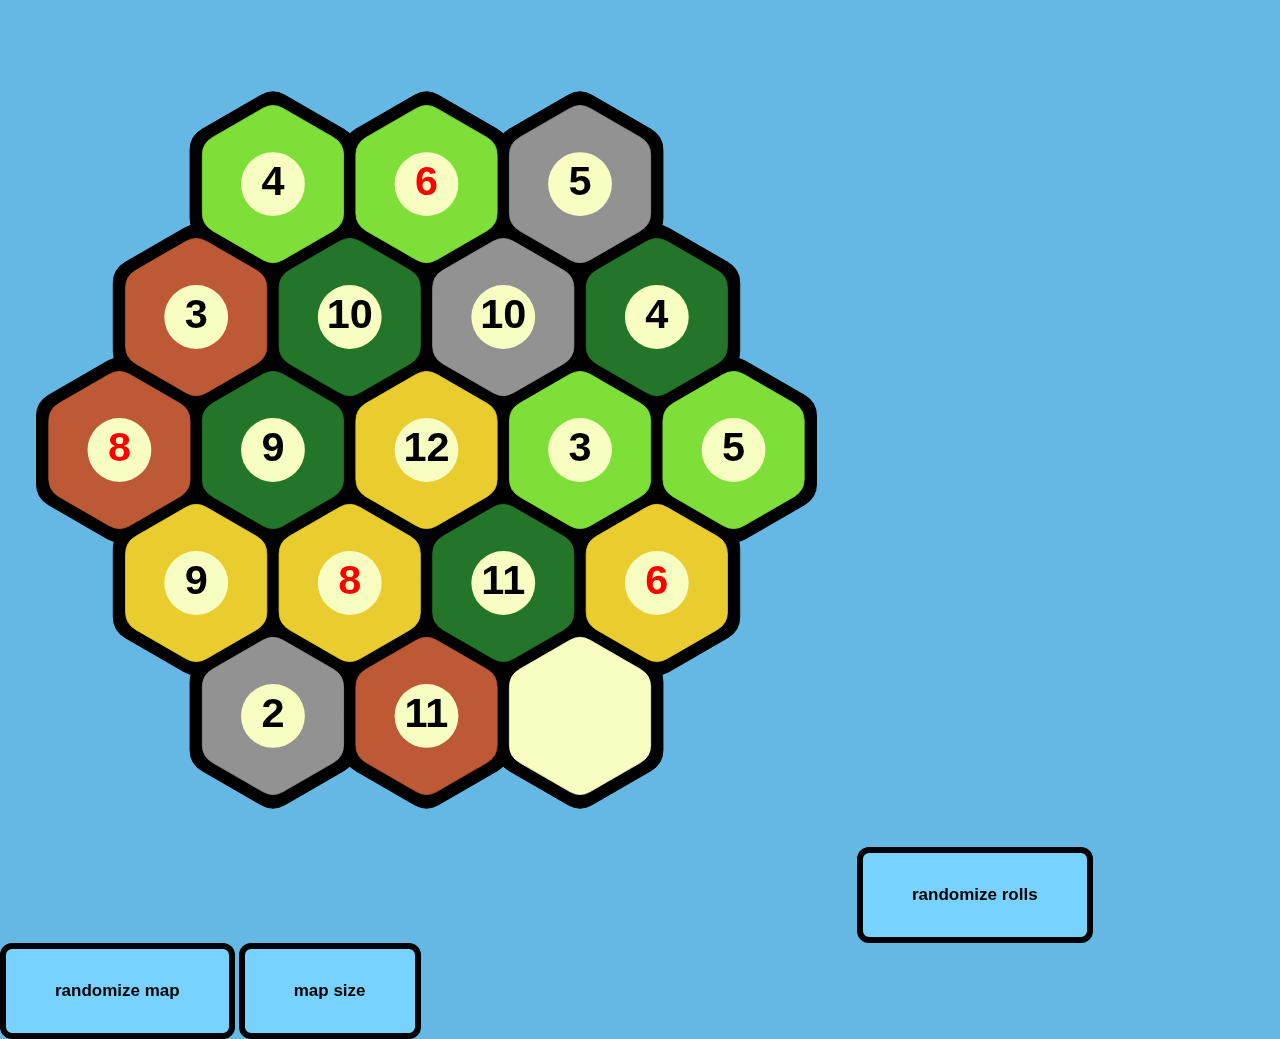
==== index.html @ f5bace81 "buttons and stuff" ====
<!DOCTYPE HTML>
<html>
  <head>
    <link rel="stylesheet" type="text/css" href="display.css">
  </head>
  <body>
     <div>    
        <canvas id="foreground"></canvas>
        <button id="rndrolls" class="rnd">randomize rolls</button>
        <button id="rndmap" class="rnd">randomize map</button>
        <checkbox id="maptype" class="toggle">map size</checkbox>
        <script src="logic.js"></script>
        <script src="display.js"></script>
    </div>
  </body>
</html>
---- display.css ----
body {
        margin: 0px;
        padding: 0px;
        background-color: #66B8E4;
    }
    .rnd {
        background-color:#78d2ff;
        -moz-border-radius:12px;
        -webkit-border-radius:12px;
        border-radius:12px;
        border:6px solid #000000;
        display:inline-block;
        cursor:pointer;
        color:#000000;
        font-family:Arial;
        font-size:17px;
        font-weight:bold;
        padding:32px 49px;
        text-decoration:none;
    }
    .rnd:active {
        background-color: #66B8E4;
        position:relative;
        top:1px;
    }
    .toggle {
        background-color:#78d2ff;
        -moz-border-radius:12px;
        -webkit-border-radius:12px;
        border-radius:12px;
        border:6px solid #000000;
        display:inline-block;
        cursor:pointer;
        color:#000000;
        font-family:Arial;
        font-size:17px;
        font-weight:bold;
        padding:32px 49px;
        text-decoration:none;
    }
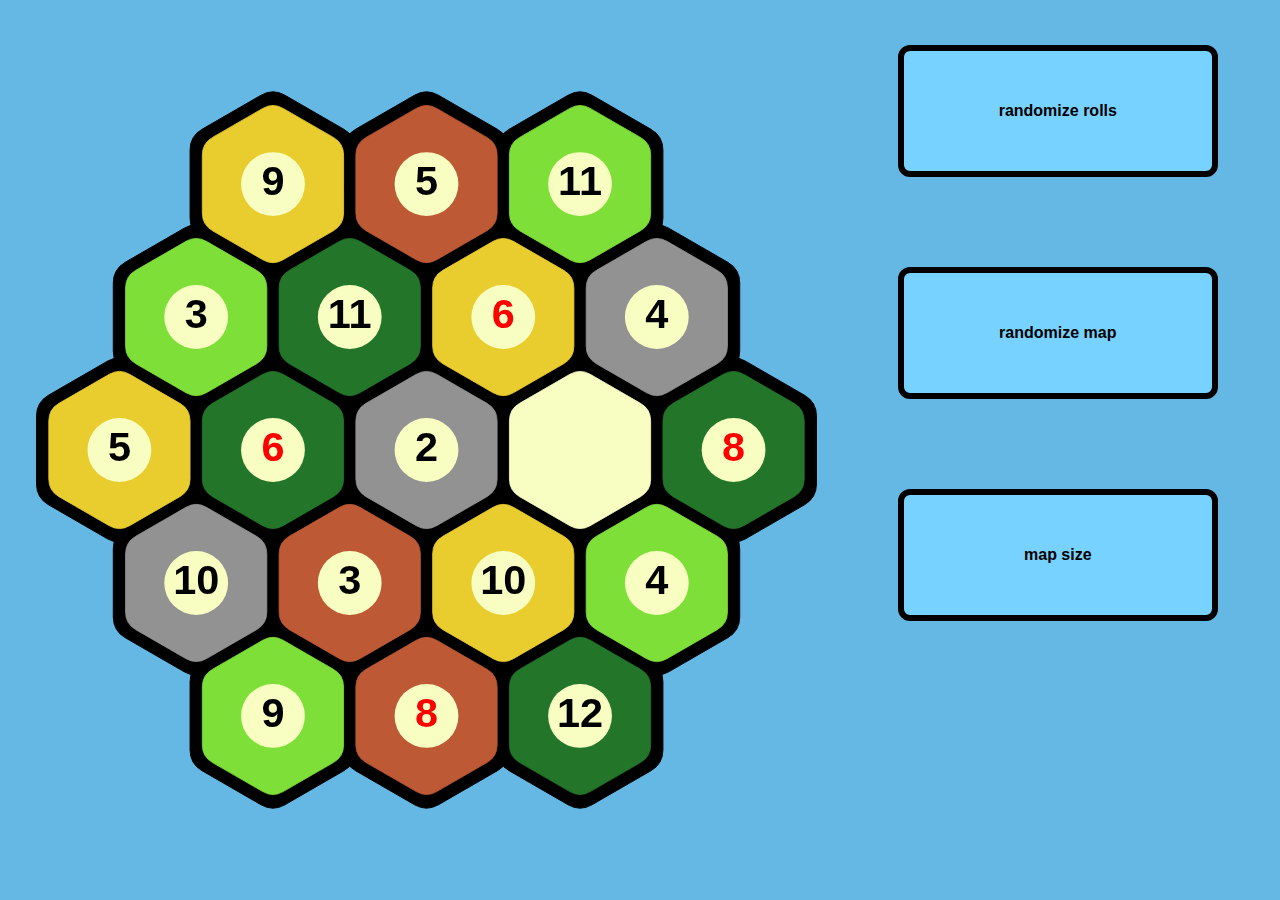
==== commit c8652e71: "changed button layout" ====
--- a/index.html
+++ b/index.html
@@ -5,10 +5,12 @@
   </head>
   <body>
      <div>    
-        <canvas id="foreground"></canvas>
-        <button id="rndrolls" class="rnd">randomize rolls</button>
-        <button id="rndmap" class="rnd">randomize map</button>
-        <checkbox id="maptype" class="toggle">map size</checkbox>
+        <canvas id="foreground" style="float:left"></canvas>
+        <div>
+            <button id="rndrolls" class="rnd">randomize rolls</button>
+            <button id="rndmap" class="rnd">randomize map</button>
+            <button id="maptype" class="rnd">map size</button>
+        </div>
         <script src="logic.js"></script>
         <script src="display.js"></script>
     </div>
--- a/display.css
+++ b/display.css
@@ -4,6 +4,27 @@
         background-color: #66B8E4;
     }
     .rnd {
+        background-color:#78d2ff;
+        -moz-border-radius:12px;
+        -webkit-border-radius:12px;
+        border-radius:12px;
+        border:6px solid #000000;
+        cursor:pointer;
+        color:#000000;
+        font-family:sans-serif;
+        font-size: 100%;
+        font-weight:bold;
+        padding:4% 3%;
+        text-decoration:none;
+        width:25%;
+        margin: 3.5%;
+    }
+    .rnd:active {
+        background-color: #66B8E4;
+        position:relative;
+        top:1px;
+    }
+/*    .toggle {
         background-color:#78d2ff;
         -moz-border-radius:12px;
         -webkit-border-radius:12px;
@@ -17,24 +38,4 @@
         font-weight:bold;
         padding:32px 49px;
         text-decoration:none;
-    }
-    .rnd:active {
-        background-color: #66B8E4;
-        position:relative;
-        top:1px;
-    }
-    .toggle {
-        background-color:#78d2ff;
-        -moz-border-radius:12px;
-        -webkit-border-radius:12px;
-        border-radius:12px;
-        border:6px solid #000000;
-        display:inline-block;
-        cursor:pointer;
-        color:#000000;
-        font-family:Arial;
-        font-size:17px;
-        font-weight:bold;
-        padding:32px 49px;
-        text-decoration:none;
-    }+    }*/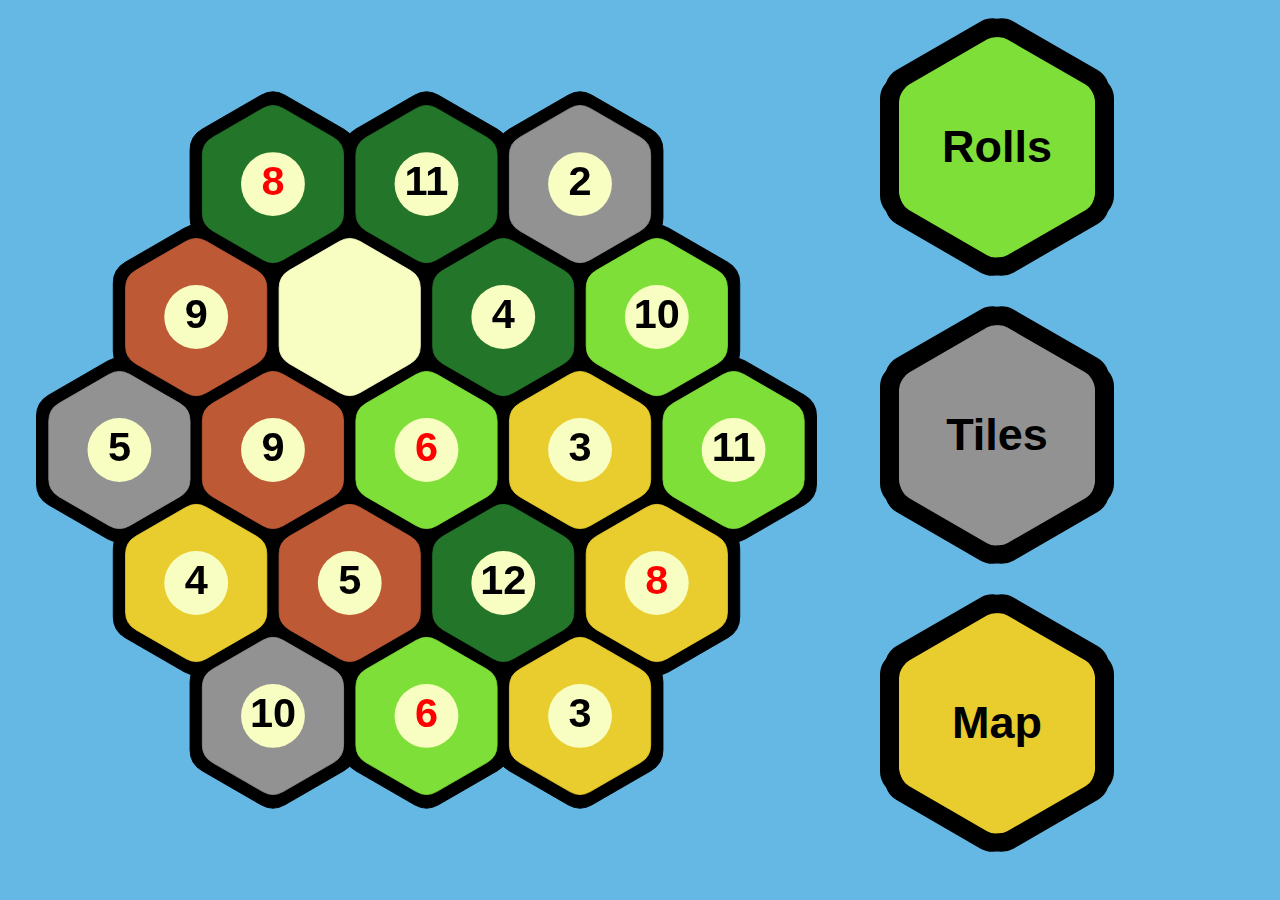
==== commit 3ff1e797: "added alternate large map data" ====
--- a/index.html
+++ b/index.html
@@ -1,18 +1,47 @@
 <!DOCTYPE HTML>
 <html>
   <head>
+    <meta name="viewport" content="width=device-width, initial-scale=1.0, maximum-scale=1.0, user-scalable=no" />
     <link rel="stylesheet" type="text/css" href="display.css">
   </head>
   <body>
-     <div>    
-        <canvas id="foreground" style="float:left"></canvas>
-        <div>
-            <button id="rndrolls" class="rnd">randomize rolls</button>
-            <button id="rndmap" class="rnd">randomize map</button>
-            <button id="maptype" class="rnd">map size</button>
-        </div>
-        <script src="logic.js"></script>
-        <script src="display.js"></script>
+    <canvas id="foreground">A randomized catan map</canvas>
+<div class="hex-container" id="button1">
+  <div class="outer-container">
+    <div class="hex side1"></div>
+    <div class="hex side2"></div>
+    <div class="hex side3"></div>
+  </div>
+  <div class="inner-container">
+    <div class="side2 hex inner"></div>
+    <div class="side3 hex inner"></div>
+    <div class="side1 hex inner"> 
+  <span>Rolls</span>
+
     </div>
+  </div>
+</div>
+    <div class="hex-container" id="button2">
+      <div class="hex side1"></div>
+      <div class="hex side2"></div>
+      <div class="hex side3"></div>
+      <div class="hex side2 inner"></div>
+      <div class="hex side3 inner"></div>
+      <div class="hex side1 inner">
+        <span>Tiles</span>
+      </div>
+    </div>
+    <div class="hex-container" id="button3">
+      <div class="hex side1"></div>
+      <div class="hex side2"></div>
+      <div class="hex side3"></div>
+      <div class="hex side2 inner"></div>
+      <div class="hex side3 inner"></div>
+      <div class="hex side1 inner">
+        <span>Map</span>
+      </div>
+    </div>
+    <script src="logic.js"></script>
+    <script src="display.js"></script>
   </body>
 </html>--- a/display.css
+++ b/display.css
@@ -1,41 +1,89 @@
-    body {
-        margin: 0px;
-        padding: 0px;
-        background-color: #66B8E4;
-    }
-    .rnd {
-        background-color:#78d2ff;
-        -moz-border-radius:12px;
-        -webkit-border-radius:12px;
-        border-radius:12px;
-        border:6px solid #000000;
-        cursor:pointer;
-        color:#000000;
-        font-family:sans-serif;
-        font-size: 100%;
-        font-weight:bold;
-        padding:4% 3%;
-        text-decoration:none;
-        width:25%;
-        margin: 3.5%;
-    }
-    .rnd:active {
-        background-color: #66B8E4;
-        position:relative;
-        top:1px;
-    }
-/*    .toggle {
-        background-color:#78d2ff;
-        -moz-border-radius:12px;
-        -webkit-border-radius:12px;
-        border-radius:12px;
-        border:6px solid #000000;
-        display:inline-block;
-        cursor:pointer;
-        color:#000000;
-        font-family:Arial;
-        font-size:17px;
-        font-weight:bold;
-        padding:32px 49px;
-        text-decoration:none;
-    }*/+/*
+Colors
+        'clay': '#BE5935',
+        'wood': '#237529',
+        'sheep': '#7FDF39',
+        'wheat': '#e9cc2e',
+        'ore': '#929292',
+        'desert': '#f8fec2'
+*/
+
+
+
+html, body {
+    margin: 0px;
+    padding: 0px;
+    background-color: #66B8E4;
+    height: 100%;
+    width: 100%;
+}
+
+#foreground {
+    /*position: absolute;*/
+    /*top: 0;*/
+    /*left: 0;*/
+    float: left;
+}
+
+.hex-container {
+    float: left;
+    position: relative;
+    width: 26vmin;
+    height: 0;
+    padding-bottom: 26vmin;
+    margin: 3vmin;
+    text-align: center;
+}
+
+.hex {
+    width: calc(100%);
+    height: calc((100% + 20%) *0.57735026919);
+    background: black;
+    border: solid black 0;
+    border-radius: 20%;
+    position: absolute;
+    left: 0;
+    top: calc(100%/6);    
+    margin: 0;
+ }
+
+ .hex.inner {
+    width: 84%;
+    height: calc((100% + 20%)*0.57735026919*0.84);
+    border: solid black 0;
+    border-radius: calc(20%*0.84);
+    left: 8%;
+    top: calc(100%/6 + (20%*0.84/3));    
+    text-align: center;
+ }
+
+
+.hex-container span {
+    font-family: sans-serif;
+    position: relative;
+    top: 50%;
+    transform: translateY(-50%);
+    font-weight: bold;
+    font-size: 5vmin;
+    display: block;
+ }
+
+ #button1 .hex.inner {
+     background: #7FDF39;
+ }
+
+
+#button2 .hex.inner {
+     background: #929292;
+ }
+
+ #button3 .hex.inner {
+     background: #e9cc2e;
+ }
+
+.hex.side2 {
+    transform: rotate(60deg);
+}
+.hex.side3 {
+    transform: rotate(120deg);
+}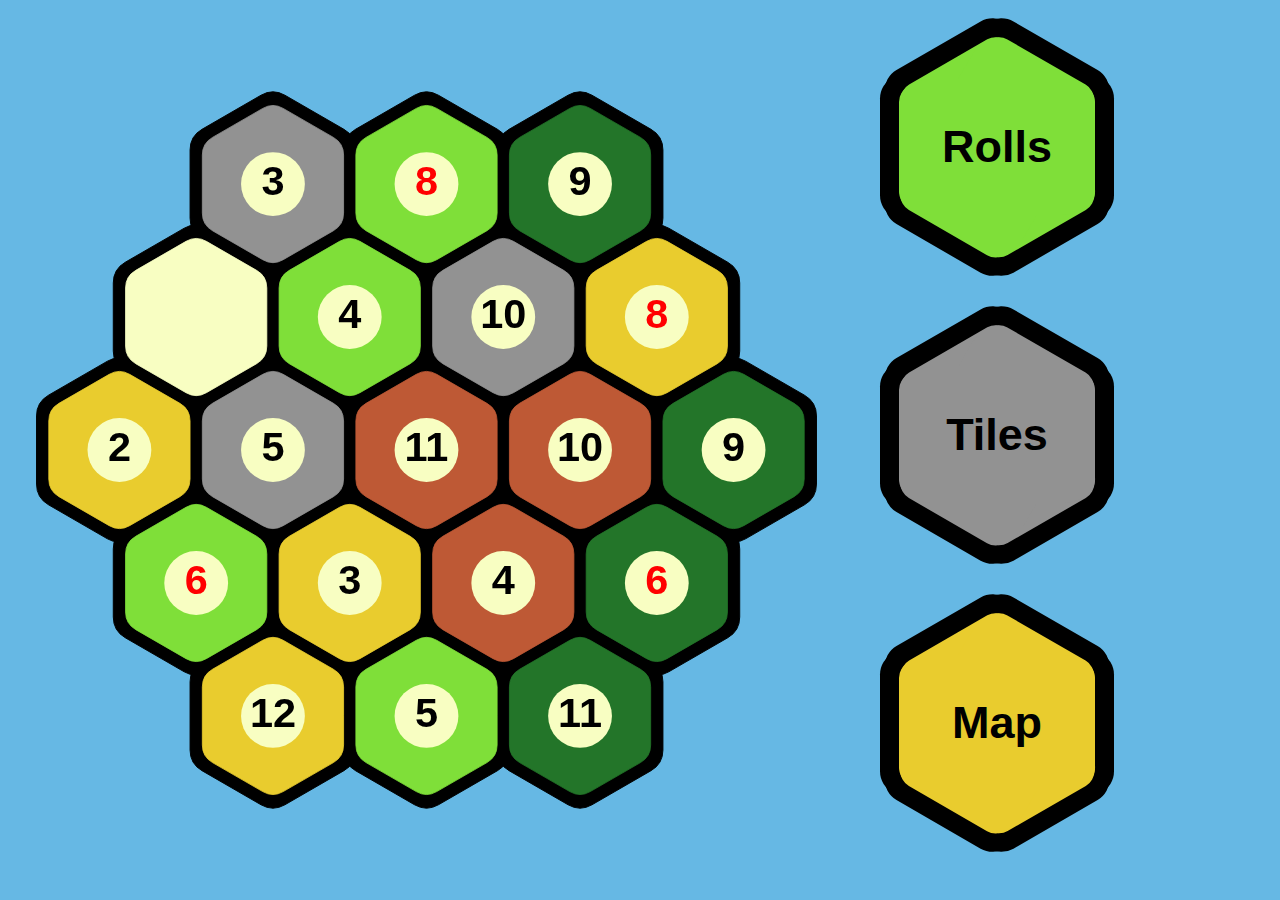
==== commit 238c3909: "changed css to be more mobile friendly" ====
--- a/index.html
+++ b/index.html
@@ -1,8 +1,8 @@
 <!DOCTYPE HTML>
 <html>
   <head>
-    <meta name="viewport" content="width=device-width, initial-scale=1.0, maximum-scale=1.0, user-scalable=no" />
-    <link rel="stylesheet" type="text/css" href="display.css">
+<!--     <meta name="viewport" content="width=device-width, initial-scale=1.0, maximum-scale=1.0, user-scalable=no" />
+ -->    <link rel="stylesheet" type="text/css" href="display.css">
   </head>
   <body>
     <canvas id="foreground">A randomized catan map</canvas>
--- a/display.css
+++ b/display.css
@@ -63,6 +63,8 @@
     position: relative;
     top: 50%;
     transform: translateY(-50%);
+    -ms-transform: translateY(-50%);
+    -webkit-transform: translateY(-50%);
     font-weight: bold;
     font-size: 5vmin;
     display: block;
@@ -83,7 +85,11 @@
 
 .hex.side2 {
     transform: rotate(60deg);
+    -ms-transform: rotate(60deg);
+    -webkit-transform: rotate(60deg);
 }
 .hex.side3 {
     transform: rotate(120deg);
+    -ms-transform: rotate(120deg);
+    -webkit-transform: rotate(120deg);
 }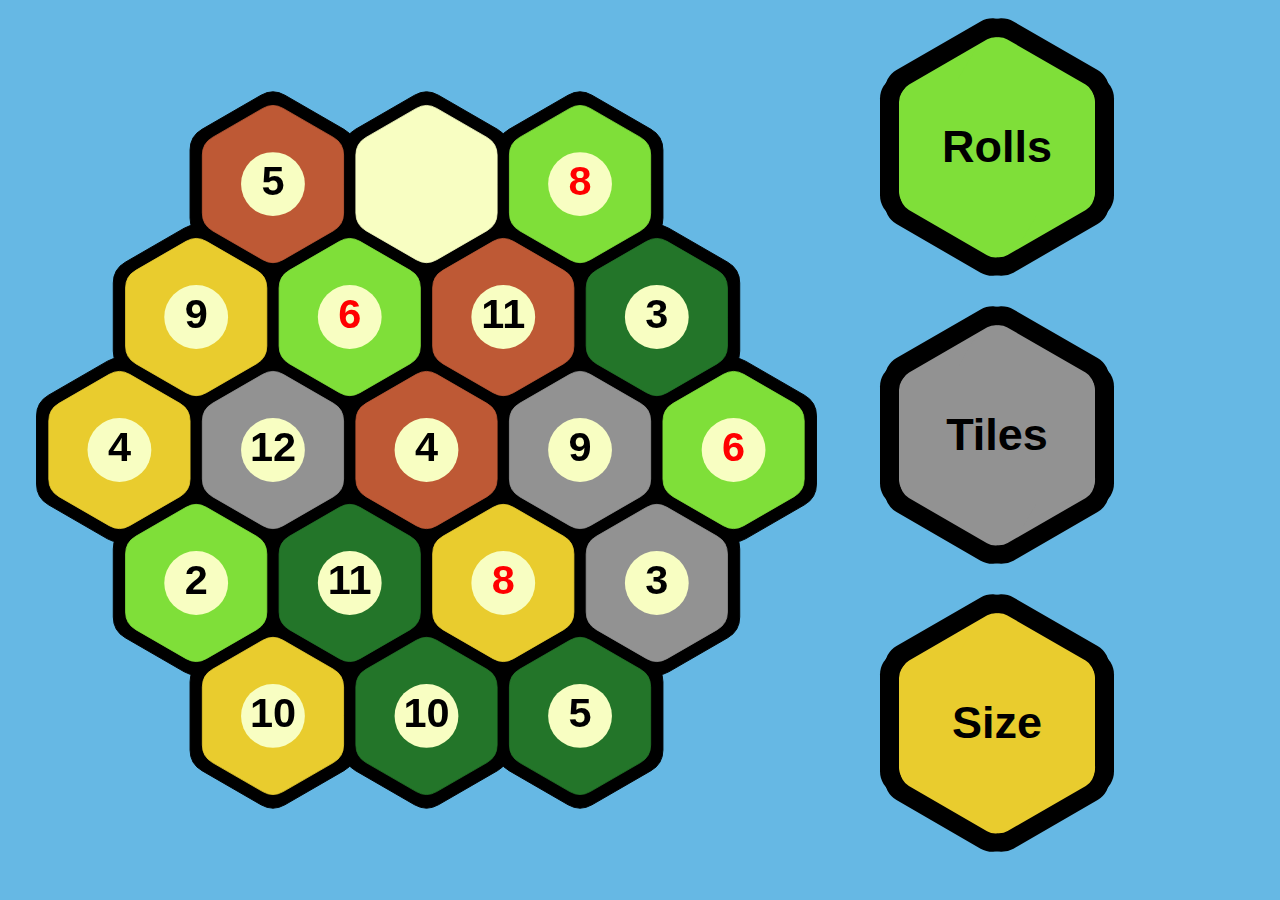
==== commit 1e809c32: "single-resource windfall type maps are now automatically eliminated" ====
--- a/index.html
+++ b/index.html
@@ -1,44 +1,51 @@
 <!DOCTYPE HTML>
 <html>
   <head>
-<!--     <meta name="viewport" content="width=device-width, initial-scale=1.0, maximum-scale=1.0, user-scalable=no" />
- -->    <link rel="stylesheet" type="text/css" href="display.css">
+    <!--     <meta name="viewport" content="width=device-width, initial-scale=1.0, maximum-scale=1.0, user-scalable=no" />
+    -->    <link rel="stylesheet" type="text/css" href="display.css">
   </head>
   <body>
     <canvas id="foreground">A randomized catan map</canvas>
-<div class="hex-container" id="button1">
-  <div class="outer-container">
-    <div class="hex side1"></div>
-    <div class="hex side2"></div>
-    <div class="hex side3"></div>
-  </div>
-  <div class="inner-container">
-    <div class="side2 hex inner"></div>
-    <div class="side3 hex inner"></div>
-    <div class="side1 hex inner"> 
-  <span>Rolls</span>
-
+    <div class="hex-container" id="button1">
+      <div class="outer-container">
+        <div class="hex side1 outer"></div>
+        <div class="hex side2 outer"></div>
+        <div class="hex side3 outer"></div>
+      </div>
+      <div class="inner-container">
+        <div class="side2 hex inner"></div>
+        <div class="side3 hex inner"></div>
+        <div class="side1 hex inner">
+          <span>Rolls</span>
+        </div>
+      </div>
     </div>
-  </div>
-</div>
     <div class="hex-container" id="button2">
-      <div class="hex side1"></div>
-      <div class="hex side2"></div>
-      <div class="hex side3"></div>
-      <div class="hex side2 inner"></div>
-      <div class="hex side3 inner"></div>
-      <div class="hex side1 inner">
-        <span>Tiles</span>
+      <div class="outer-container">
+        <div class="hex side1 outer"></div>
+        <div class="hex side2 outer"></div>
+        <div class="hex side3 outer"></div>
+      </div>
+      <div class="inner-container">
+        <div class="side2 hex inner"></div>
+        <div class="side3 hex inner"></div>
+        <div class="side1 hex inner">
+          <span>Tiles</span>
+        </div>
       </div>
     </div>
     <div class="hex-container" id="button3">
-      <div class="hex side1"></div>
-      <div class="hex side2"></div>
-      <div class="hex side3"></div>
-      <div class="hex side2 inner"></div>
-      <div class="hex side3 inner"></div>
-      <div class="hex side1 inner">
-        <span>Map</span>
+      <div class="outer-container">
+        <div class="hex side1 outer"></div>
+        <div class="hex side2 outer"></div>
+        <div class="hex side3 outer"></div>
+      </div>
+      <div class="inner-container">
+        <div class="side2 hex inner"></div>
+        <div class="side3 hex inner"></div>
+        <div class="side1 hex inner">
+          <span>Size</span>
+        </div>
       </div>
     </div>
     <script src="logic.js"></script>
--- a/display.css
+++ b/display.css
@@ -33,18 +33,30 @@
     padding-bottom: 26vmin;
     margin: 3vmin;
     text-align: center;
+    transition: all 0.1s ease-in;
 }
+
+.hex-container:active {
+    width: 22vmin;
+    padding-bottom: 22vmin;
+    margin: 5vmin;
+}
+
 
 .hex {
     width: calc(100%);
     height: calc((100% + 20%) *0.57735026919);
-    background: black;
+    /*background: black;*/
     border: solid black 0;
     border-radius: 20%;
     position: absolute;
     left: 0;
     top: calc(100%/6);    
     margin: 0;
+ }
+
+ .hex.outer {
+    background: black;
  }
 
  .hex.inner {
@@ -58,7 +70,7 @@
  }
 
 
-.hex-container span {
+span {
     font-family: sans-serif;
     position: relative;
     top: 50%;
@@ -70,26 +82,29 @@
     display: block;
  }
 
- #button1 .hex.inner {
+ #button1 .inner {
      background: #7FDF39;
  }
 
+#button1:hover .inner {
+     background: #8FEF49;
+}
 
-#button2 .hex.inner {
+#button2 .inner {
      background: #929292;
- }
+}
 
- #button3 .hex.inner {
+ #button3 .inner {
      background: #e9cc2e;
  }
 
 .hex.side2 {
-    transform: rotate(60deg);
-    -ms-transform: rotate(60deg);
-    -webkit-transform: rotate(60deg);
+    transform: rotateZ(60deg);
+    -ms-transform: rotateZ(60deg);
+    -webkit-transform: rotateZ(60deg);
 }
 .hex.side3 {
-    transform: rotate(120deg);
-    -ms-transform: rotate(120deg);
-    -webkit-transform: rotate(120deg);
+    transform: rotateZ(120deg);
+    -ms-transform: rotateZ(120deg);
+    -webkit-transform: rotateZ(120deg);
 }